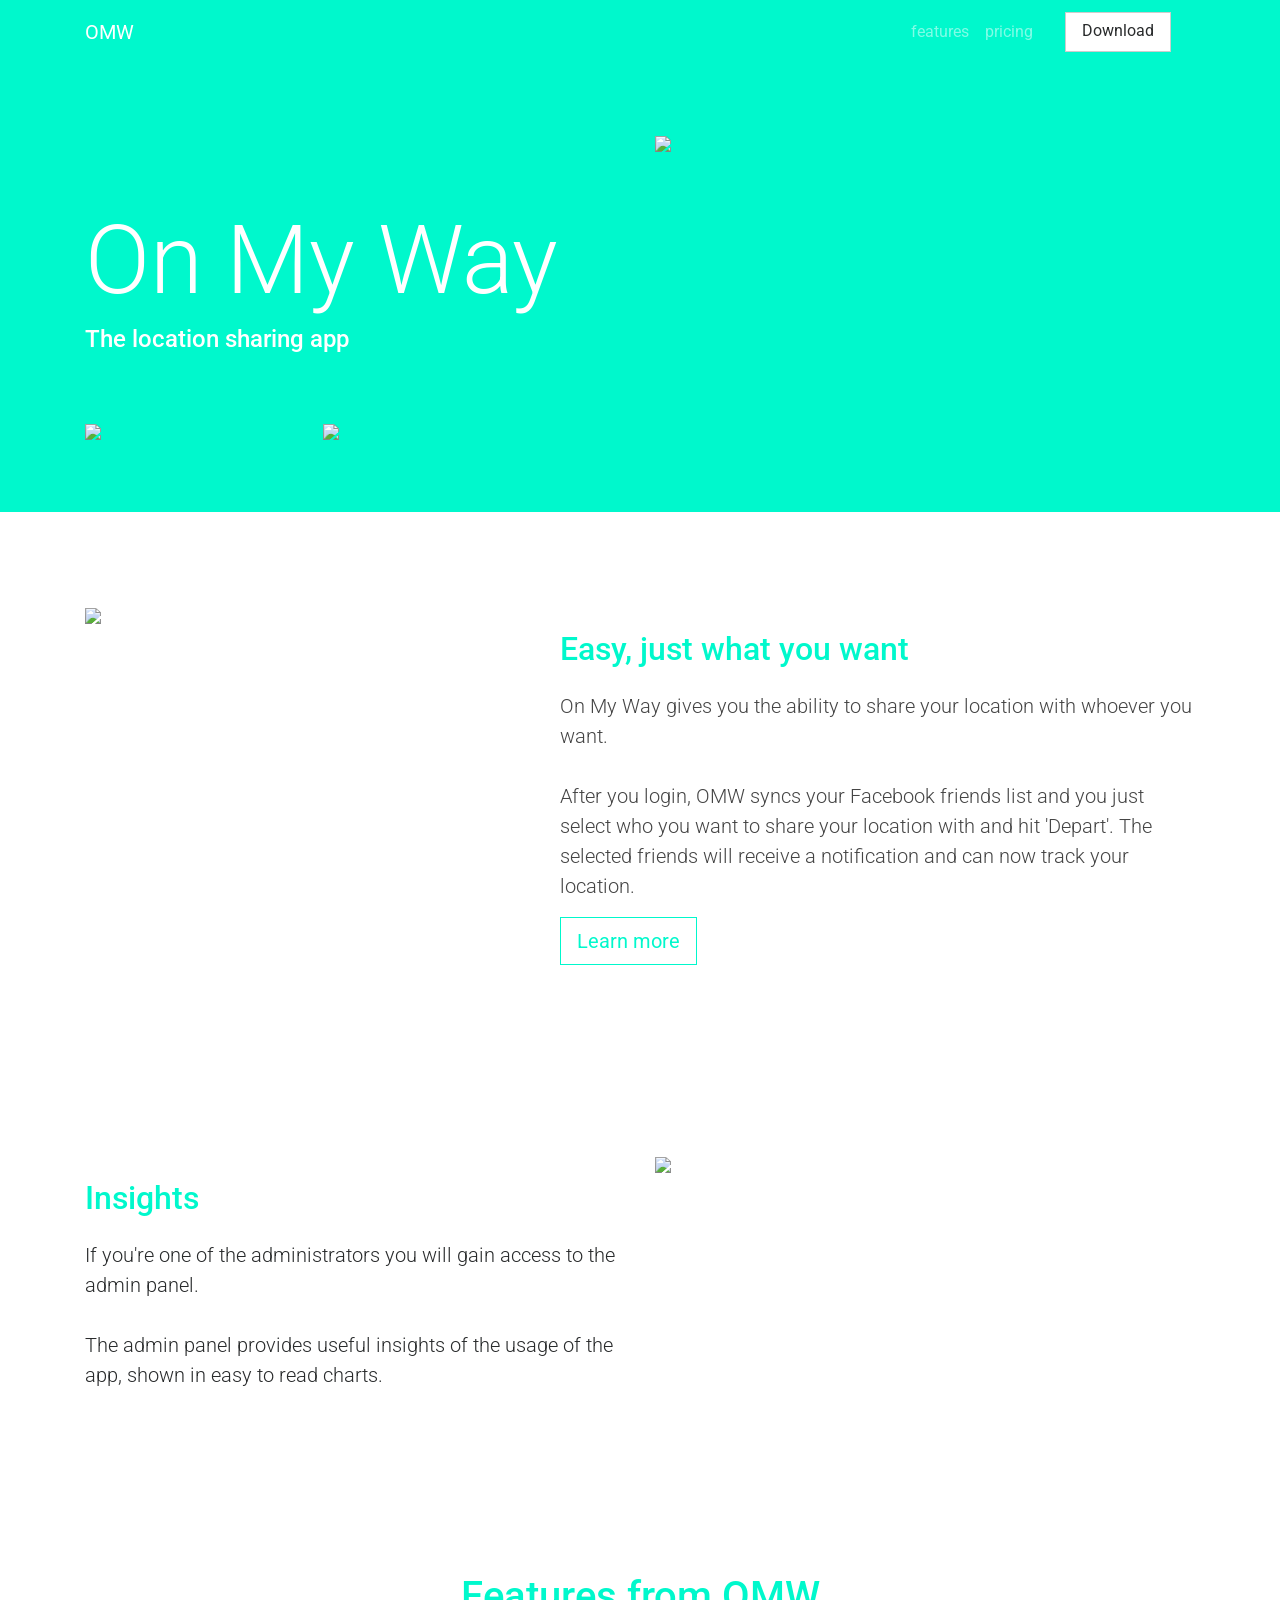
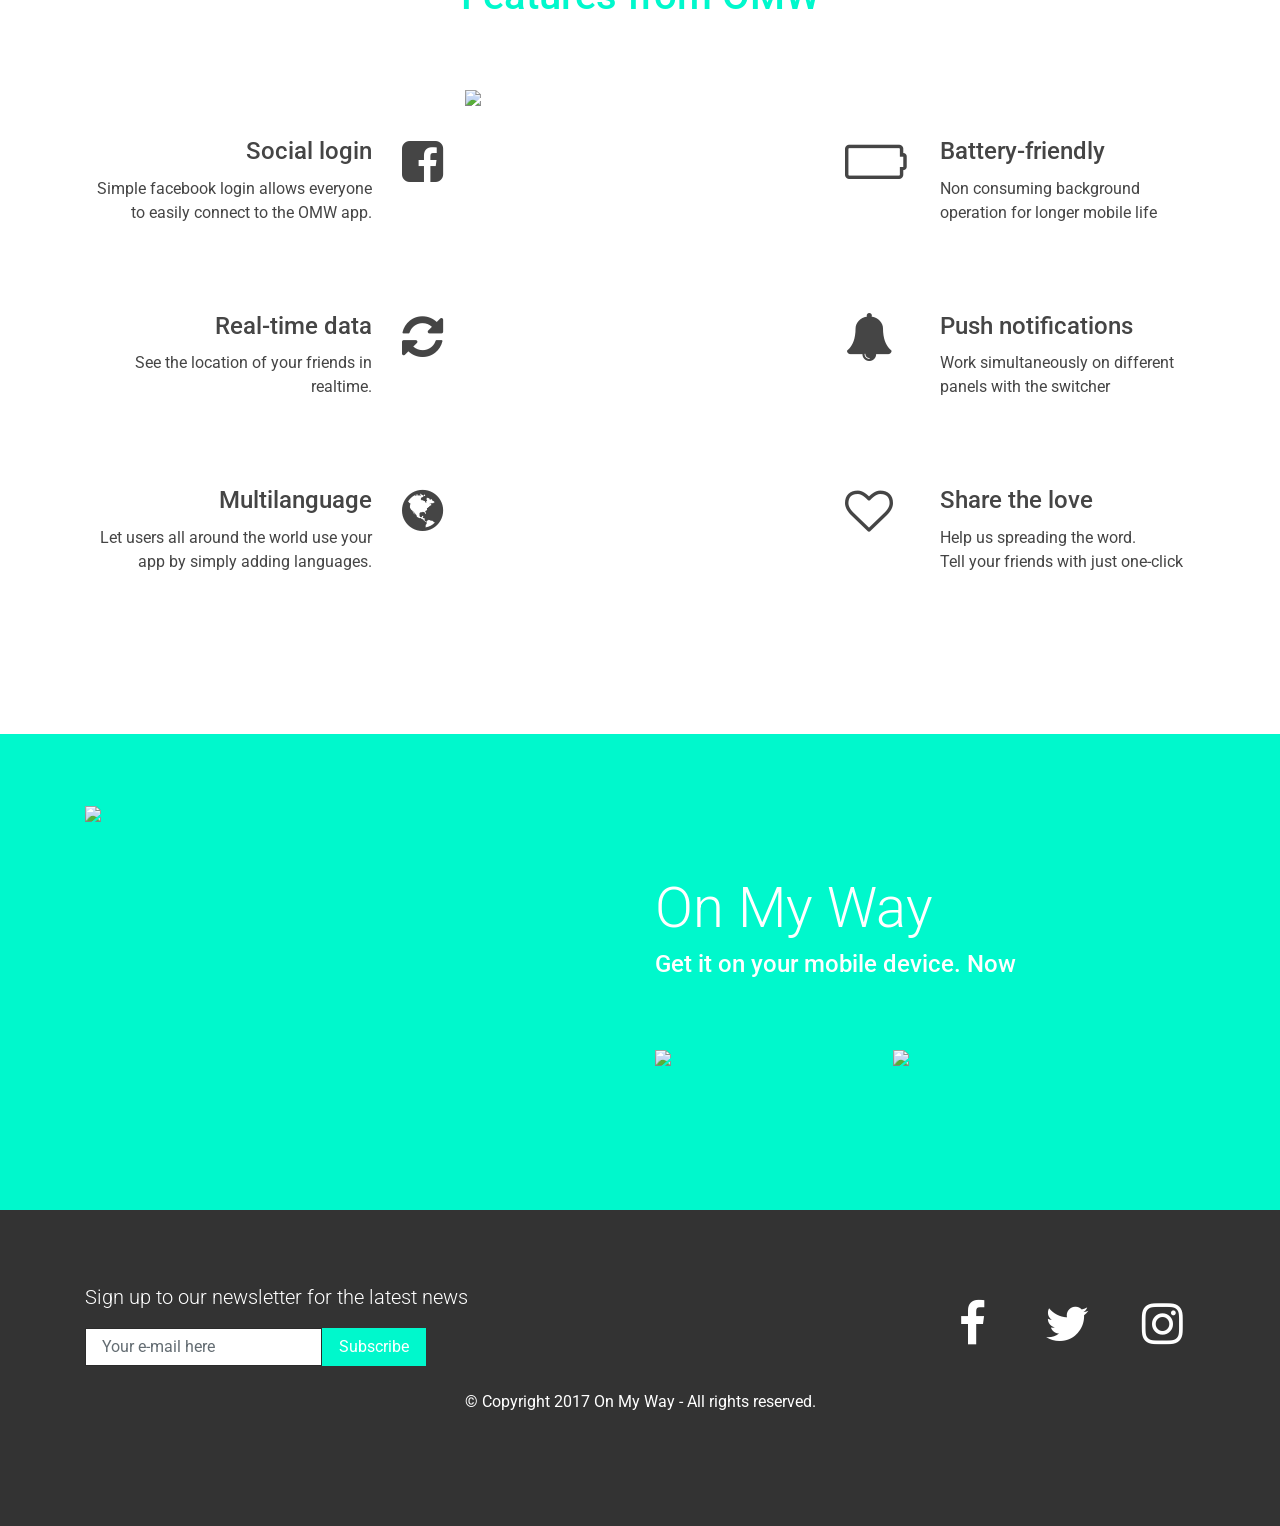
==== index.html @ f6f72106 "rename html file" ====
<!DOCTYPE html>
<html>

<head>
  <meta charset="utf-8">
  <meta name="viewport" content="width=device-width, initial-scale=1">
  <link rel="stylesheet" href="https://cdnjs.cloudflare.com/ajax/libs/font-awesome/4.7.0/css/font-awesome.min.css" type="text/css">
  <link rel="stylesheet" href="onmyway.css" type="text/css">
  <title>On My Way - mobile app</title>
  <meta name="description" content="On My Way landing page">
  <meta name="keywords" content="OMW On My Way app mobile ios android native">
  <link href="https://fonts.googleapis.com/css?family=Open+Sans" rel="stylesheet">
  <link href="https://fonts.googleapis.com/css?family=Roboto" rel="stylesheet"> </head>

<body class="text-center border border-light">
  <nav class="navbar navbar-inverse navbar-expand-md navbar-dark bg-primary">
    <div class="container">
      <a class="navbar-brand" href="#cover">OMW</a>
      <button class="navbar-toggler navbar-toggler-right" type="button" data-toggle="collapse" data-target="#navbarSupportedContent" aria-controls="navbarSupportedContent" aria-expanded="false" aria-label="Toggle navigation"> <span class="navbar-toggler-icon"></span></button>
      <div class="collapse navbar-collapse justify-content-end" id="navbarSupportedContent">
        <ul class="navbar-nav ">
          <li class="nav-item">
            <a class="nav-link" href="features.html">features</a>
          </li>
          <li class="nav-item">
            <a class="nav-link" href="pricing.html">pricing</a>
          </li>
        </ul>
        <a class="btn navbar-btn btn-secondary mx-3" href="#download">Download</a>
      </div>
    </div>
  </nav>
  <div class="cover d-flex align-items-center pt-5 bg-primary" id="cover">
    <div class="container">
      <div class="row">
        <div class="col-md-6 text-md-left align-self-center my-5">
          <h1 class="text-white display-1">On My Way</h1>
          <h4 class="text-white">The location sharing app
            <br> </h4>
          <div class="row mt-5">
            <div class="col-md-5 col-6">
              <a href="#download">
                <img class="center-block img-fluid d-block" src="https://pingendo.github.io/templates/app/download_android.png"> </a>
            </div>
            <div class="col-md-5 col-6">
              <a href="#download">
                <img class="center-block img-fluid d-block" src="https://pingendo.github.io/templates/app/download_ios.png"> </a>
            </div>
          </div>
        </div>
        <div class="col-md-6">
          <img class="img-fluid d-block mx-auto" src="../../../../../Downloads/bla.png"> </div>
      </div>
    </div>
  </div>
  <div class="section py-5 text-md-left" id="app">
    <div class="container">
      <div class="row">
        <div class="col-md-7 push-md-5 my-3 align-self-center">
          <h2 class="text-primary my-3">Easy, just what you want</h2>
          <p class="lead">On My Way gives you the ability to share your location with whoever you want.
            <br>&nbsp;
            <br>After you login, OMW syncs your Facebook friends list and you just select who you want to share your location with and hit 'Depart'. The selected friends will receive a notification and can now track your location.&nbsp;
            <br> </p>
          <a href="features.html" class="btn btn-outline-primary btn-lg">Learn more</a>
        </div>
        <div class="col-md-5 pull-md-7 my-3">
          <img src="../../../../../Downloads/blo.png" class="img-fluid d-block mx-auto"> </div>
      </div>
    </div>
  </div>
  <div class="py-5 text-left">
    <div class="container">
      <div class="row">
        <div class="col-md-6 align-self-center my-3">
          <h2 class="text-primary my-3">Insights</h2>
          <p class="lead text-gray-dark">If you're one of the administrators you will gain access to the admin panel.
            <br>
            <br>The admin panel provides useful insights of the usage of the app, shown in easy to read charts.</p>
        </div>
        <div class="col-md-6 my-3">
          <img src="https://pingendo.github.io/templates/app/iphone_ipad.png" class="img-fluid d-block mx-auto"> </div>
      </div>
    </div>
  </div>
  <div class="section py-5 border border-right-0 border-bottom-0 border-left-0" id="features">
    <div class="container">
      <div class="row">
        <div class="col-md-12">
          <h1 class="pb-4 text-primary">Features from OMW</h1>
        </div>
      </div>
      <div class="row">
        <div class="align-self-center text-right col-lg-4 col-md-6">
          <div class="row my-5">
            <div class="col-10">
              <h4>Social login</h4>
              <p>Simple facebook login allows everyone to easily connect to the OMW app.
                <br> </p>
            </div>
            <div class="col-2"><i class="d-block fa fa-3x fa-facebook-square"></i></div>
          </div>
          <div class="row my-5">
            <div class="col-10">
              <h4>Real-time data</h4>
              <p>See the location of your friends in realtime.</p>
            </div>
            <div class="col-2"><i class="d-block fa  fa-3x fa-refresh"></i></div>
          </div>
          <div class="row my-5">
            <div class="col-10">
              <h4>Multilanguage</h4>
              <p>Let users all around the world use your app by simply adding languages.</p>
            </div>
            <div class="col-2"><i class="d-block fa  fa-3x fa-globe"></i></div>
          </div>
        </div>
        <div class="my-3 col-lg-4 col-md-6">
          <img class="img-fluid d-block mx-auto" src="../../../../OnMyWay-designs/mockups/detailscreen/final.png"> </div>
        <div class="align-self-center text-left col-lg-4 col-md-12">
          <div class="row my-5">
            <div class="col-3"><i class="d-block fa fa-battery-empty fa-3x"></i></div>
            <div class="col-9">
              <h4>Battery-friendly</h4>
              <p>Non consuming background operation for longer mobile life</p>
            </div>
          </div>
          <div class="row my-5">
            <div class="col-3"><i class="d-block mx-auto fa  fa-3x fa-bell"></i></div>
            <div class="col-9">
              <h4>Push notifications</h4>
              <p>Work simultaneously on different panels with the switcher</p>
            </div>
          </div>
          <div class="row my-5">
            <div class="col-3"><i class="d-block fa  fa-3x fa-heart-o"></i></div>
            <div class="col-9">
              <h4>Share the love</h4>
              <p>Help us spreading the word.
                <br>Tell your friends with just one-click</p>
            </div>
          </div>
        </div>
      </div>
    </div>
  </div>
  <div class="py-5 section bg-primary" id="download">
    <div class="container">
      <div class="row">
        <div class="col-md-6">
          <img class="img-fluid d-block mx-auto" src="https://pingendo.github.io/templates/app/iphone_isometric.png"> </div>
        <div class="col-md-6 text-md-left align-self-center my-5">
          <h1 class="display-4">On My Way</h1>
          <h4>Get it on your mobile device. Now</h4>
          <div class="row mt-5">
            <div class="col-6 col-md-5">
              <a href="#cover">
                <img class="center-block img-fluid d-block" src="https://pingendo.github.io/templates/app/download_android.png"> </a>
            </div>
            <div class="col-6 col-md-5">
              <a href="#cover">
                <img class="center-block img-fluid d-block" src="https://pingendo.github.io/templates/app/download_ios.png"> </a>
            </div>
          </div>
        </div>
      </div>
    </div>
  </div>
  <div class="py-5 bg-info" id="footer">
    <div class="container">
      <div class="row">
        <div class="col-md-9">
          <p class="text-left lead">Sign up to our newsletter for the latest news</p>
          <form class="form-inline">
            <div class="form-group">
              <input type="email" class="form-control" placeholder="Your e-mail here"> </div>
            <button type="submit" class="btn btn-primary">Subscribe</button>
          </form>
        </div>
        <div class="col-4 col-md-1 align-self-center">
          <a href="https://www.facebook.com" target="blank"><i class="fa fa-fw fa-facebook fa-3x text-white"></i></a>
        </div>
        <div class="col-4 col-md-1 align-self-center">
          <a href="https://twitter.com" target="blank"><i class="fa fa-fw fa-twitter fa-3x text-white"></i></a>
        </div>
        <div class="col-4 col-md-1 align-self-center">
          <a href="https://www.instagram.com" target="blank"><i class="fa fa-fw fa-instagram text-white fa-3x"></i></a>
        </div>
      </div>
      <div class="row">
        <div class="col-md-12 my-3">
          <p>© Copyright 2017 On My Way - All rights reserved. </p>
        </div>
      </div>
    </div>
  </div>
  <script src="https://code.jquery.com/jquery-3.1.1.min.js"></script>
  <script src="https://cdnjs.cloudflare.com/ajax/libs/tether/1.4.0/js/tether.min.js"></script>
  <script src="https://pingendo.com/assets/bootstrap/bootstrap-4.0.0-alpha.6.min.js"></script>
  <script src="https://pingendo.com/assets/scripts/smooth-scroll.js"></script>
</body>

</html>
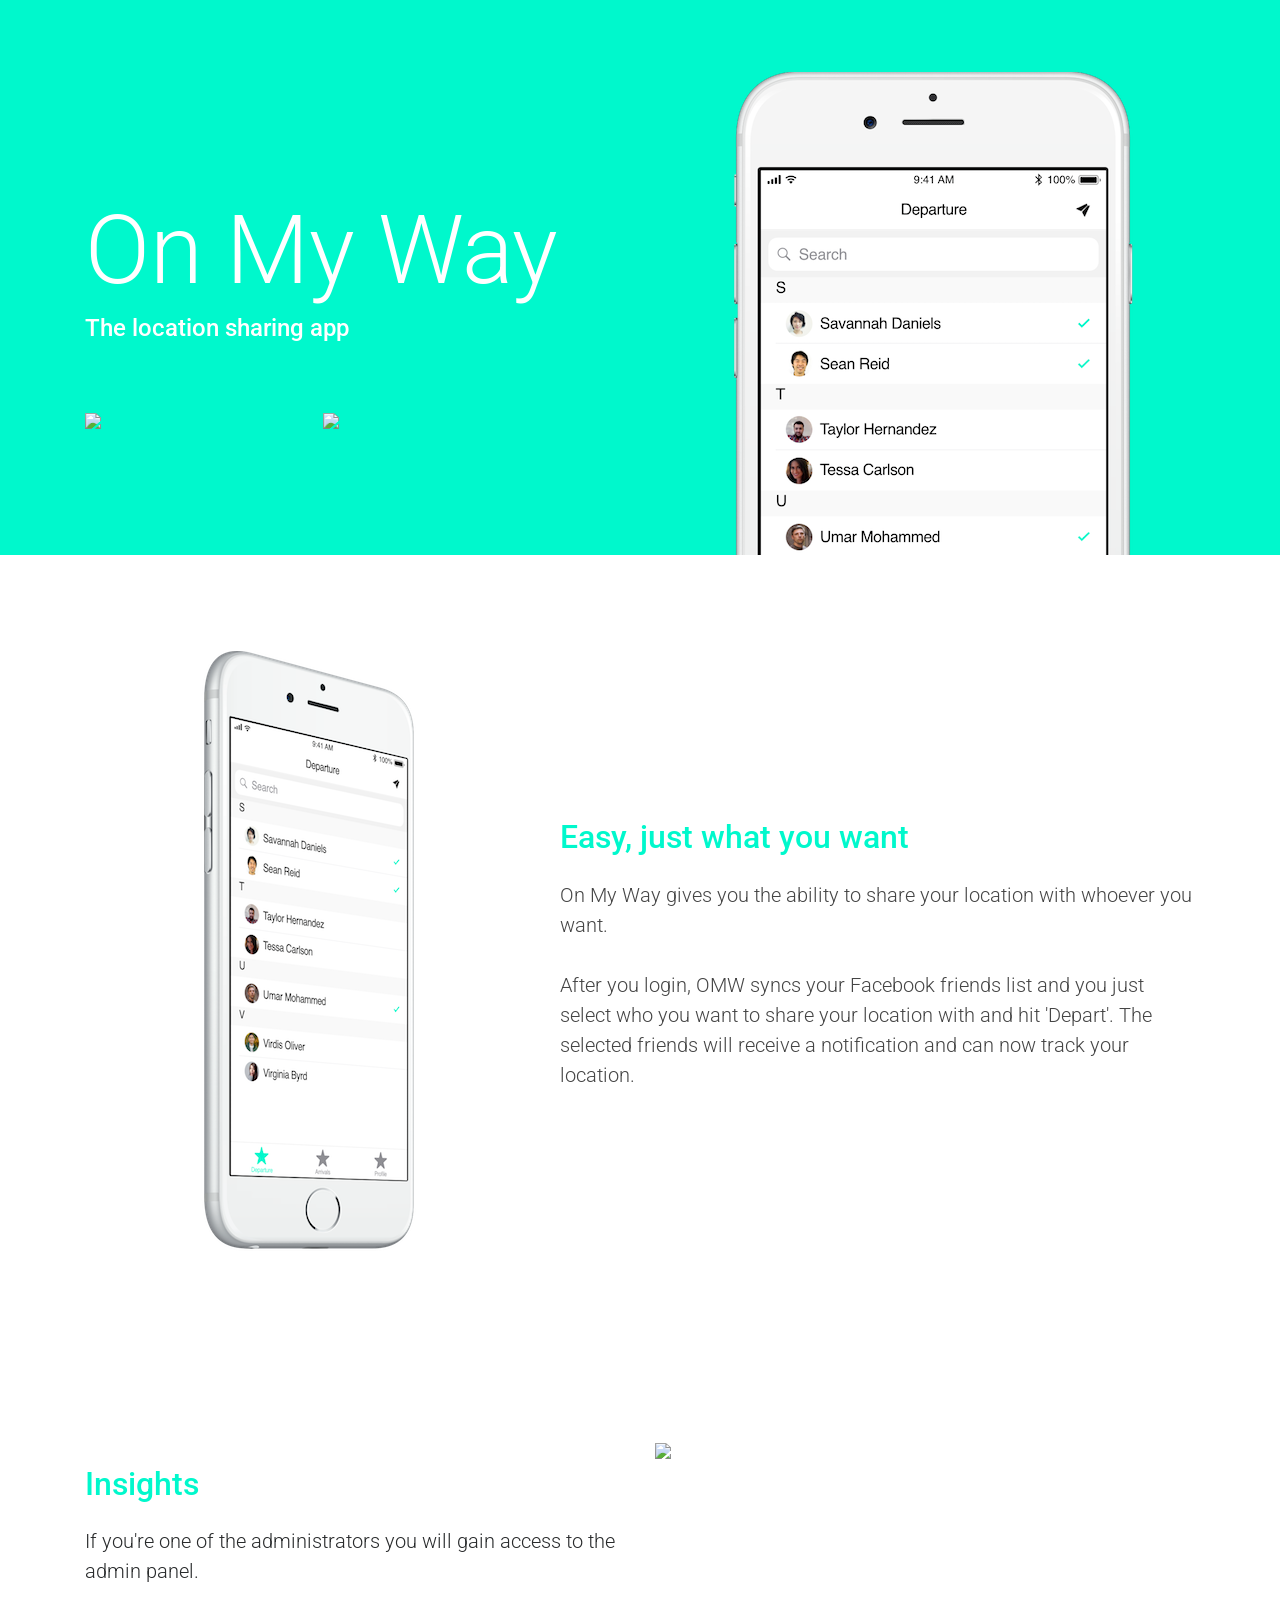
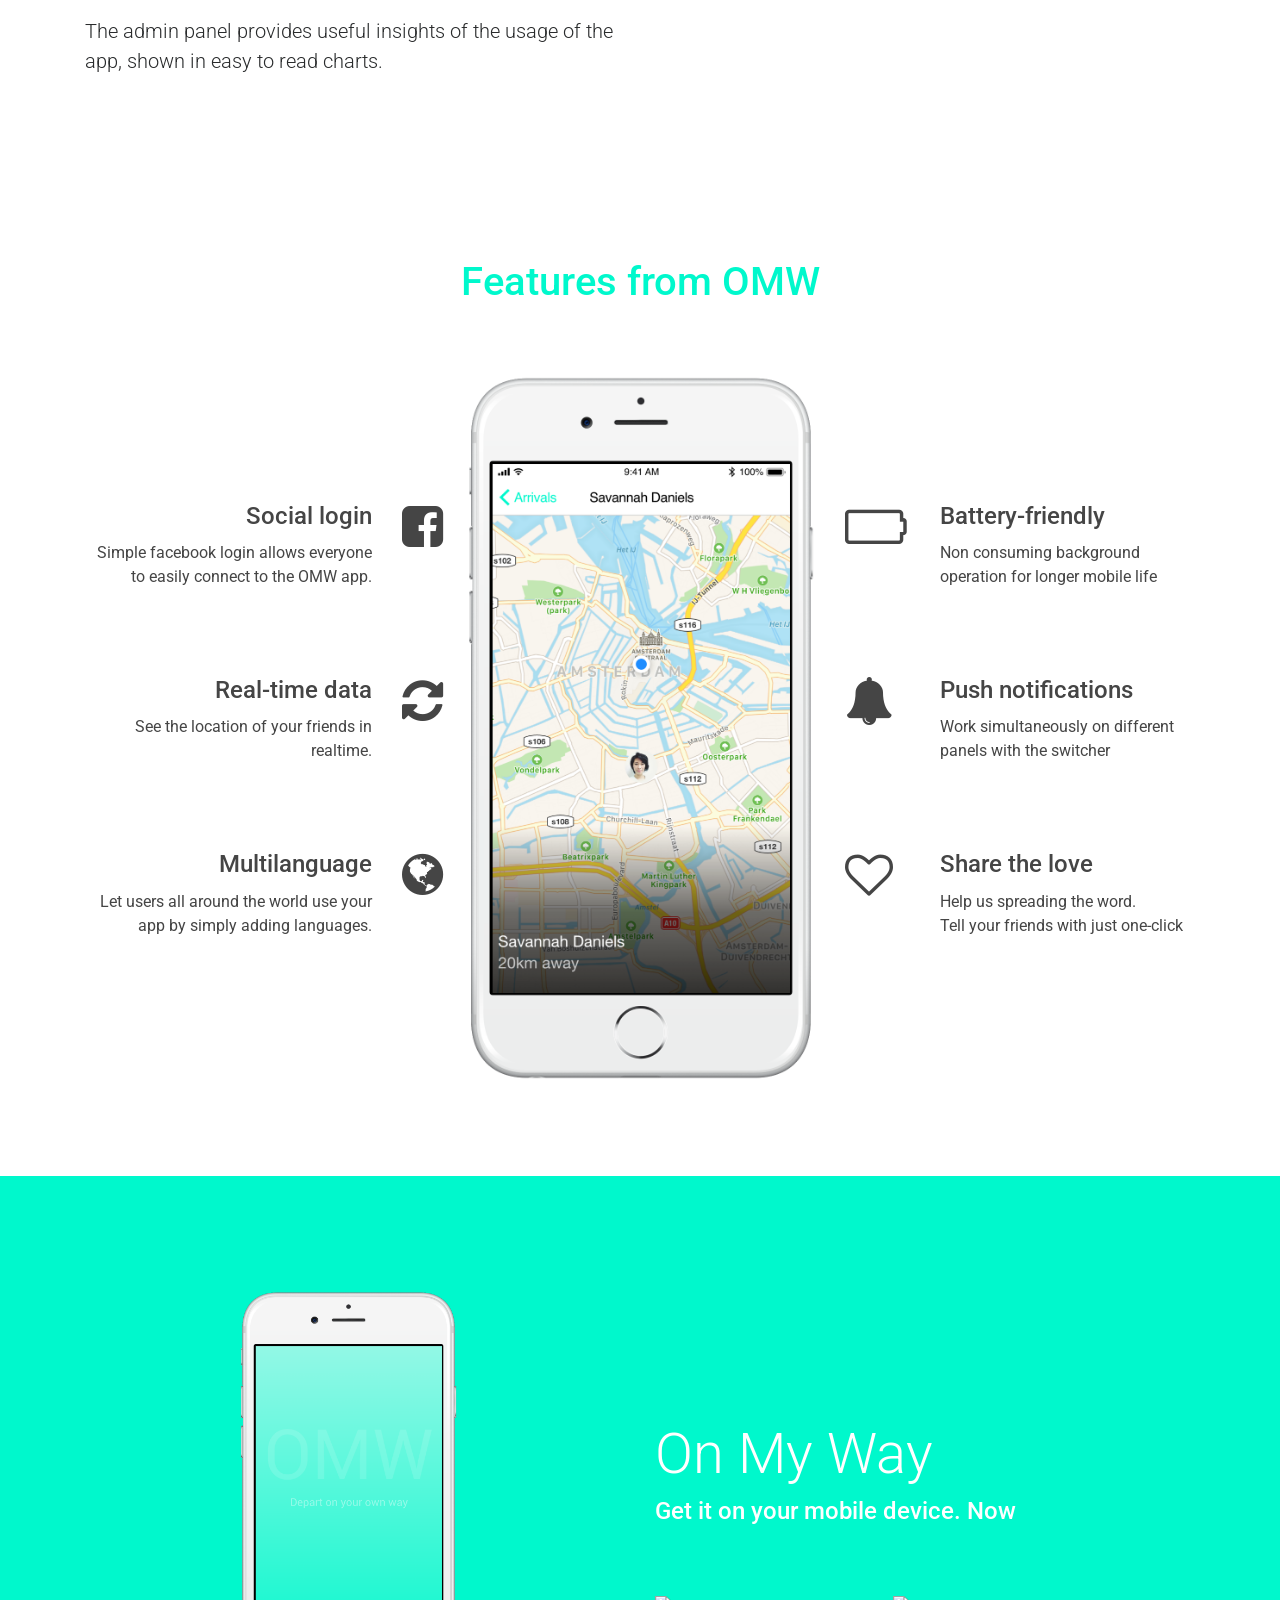
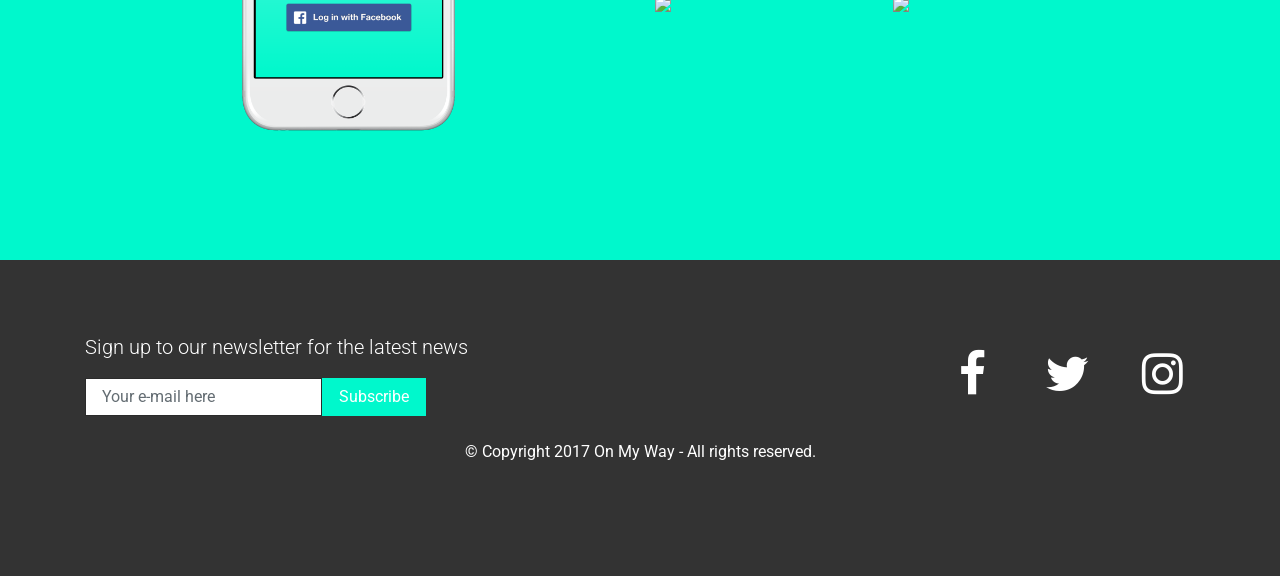
==== commit 0c2682aa: "Add images, remove navbar" ====
--- a/index.html
+++ b/index.html
@@ -13,23 +13,23 @@
   <link href="https://fonts.googleapis.com/css?family=Roboto" rel="stylesheet"> </head>
 
 <body class="text-center border border-light">
-  <nav class="navbar navbar-inverse navbar-expand-md navbar-dark bg-primary">
-    <div class="container">
-      <a class="navbar-brand" href="#cover">OMW</a>
-      <button class="navbar-toggler navbar-toggler-right" type="button" data-toggle="collapse" data-target="#navbarSupportedContent" aria-controls="navbarSupportedContent" aria-expanded="false" aria-label="Toggle navigation"> <span class="navbar-toggler-icon"></span></button>
-      <div class="collapse navbar-collapse justify-content-end" id="navbarSupportedContent">
-        <ul class="navbar-nav ">
-          <li class="nav-item">
-            <a class="nav-link" href="features.html">features</a>
-          </li>
-          <li class="nav-item">
-            <a class="nav-link" href="pricing.html">pricing</a>
-          </li>
-        </ul>
-        <a class="btn navbar-btn btn-secondary mx-3" href="#download">Download</a>
-      </div>
-    </div>
-  </nav>
+  <!--<nav class="navbar navbar-inverse navbar-expand-md navbar-dark bg-primary">-->
+    <!--<div class="container">-->
+      <!--<a class="navbar-brand" href="#cover">OMW</a>-->
+      <!--<button class="navbar-toggler navbar-toggler-right" type="button" data-toggle="collapse" data-target="#navbarSupportedContent" aria-controls="navbarSupportedContent" aria-expanded="false" aria-label="Toggle navigation"> <span class="navbar-toggler-icon"></span></button>-->
+      <!--<div class="collapse navbar-collapse justify-content-end" id="navbarSupportedContent">-->
+        <!--<ul class="navbar-nav ">-->
+          <!--<li class="nav-item">-->
+            <!--<a class="nav-link" href="features.html">features</a>-->
+          <!--</li>-->
+          <!--<li class="nav-item">-->
+            <!--<a class="nav-link" href="pricing.html">pricing</a>-->
+          <!--</li>-->
+        <!--</ul>-->
+        <!--<a class="btn navbar-btn btn-secondary mx-3" href="#download">Download</a>-->
+      <!--</div>-->
+    <!--</div>-->
+  <!--</nav>-->
   <div class="cover d-flex align-items-center pt-5 bg-primary" id="cover">
     <div class="container">
       <div class="row">
@@ -40,16 +40,16 @@
           <div class="row mt-5">
             <div class="col-md-5 col-6">
               <a href="#download">
-                <img class="center-block img-fluid d-block" src="https://pingendo.github.io/templates/app/download_android.png"> </a>
+                <img class="center-block img-fluid d-block" src="https://templates.pingendo.com/flat/assets/app/download_android.png"> </a>
             </div>
             <div class="col-md-5 col-6">
               <a href="#download">
-                <img class="center-block img-fluid d-block" src="https://pingendo.github.io/templates/app/download_ios.png"> </a>
+                <img class="center-block img-fluid d-block" src="https://templates.pingendo.com/flat/assets/app/download_ios.png"> </a>
             </div>
           </div>
         </div>
         <div class="col-md-6">
-          <img class="img-fluid d-block mx-auto" src="../../../../../Downloads/bla.png"> </div>
+          <img class="img-fluid d-block mx-auto" src="bla.png"> </div>
       </div>
     </div>
   </div>
@@ -62,10 +62,10 @@
             <br>&nbsp;
             <br>After you login, OMW syncs your Facebook friends list and you just select who you want to share your location with and hit 'Depart'. The selected friends will receive a notification and can now track your location.&nbsp;
             <br> </p>
-          <a href="features.html" class="btn btn-outline-primary btn-lg">Learn more</a>
+          <!--<a href="features.html" class="btn btn-outline-primary btn-lg">Learn more</a>-->
         </div>
         <div class="col-md-5 pull-md-7 my-3">
-          <img src="../../../../../Downloads/blo.png" class="img-fluid d-block mx-auto"> </div>
+          <img src="blo.png" class="img-fluid d-block mx-auto"> </div>
       </div>
     </div>
   </div>
@@ -79,7 +79,7 @@
             <br>The admin panel provides useful insights of the usage of the app, shown in easy to read charts.</p>
         </div>
         <div class="col-md-6 my-3">
-          <img src="https://pingendo.github.io/templates/app/iphone_ipad.png" class="img-fluid d-block mx-auto"> </div>
+          <img src="https://www.metabase.com/images/dashboard-filters-post/01-starting-dashboard.png" class="img-fluid d-block mx-auto"> </div>
       </div>
     </div>
   </div>
@@ -116,7 +116,7 @@
           </div>
         </div>
         <div class="my-3 col-lg-4 col-md-6">
-          <img class="img-fluid d-block mx-auto" src="../../../../OnMyWay-designs/mockups/detailscreen/final.png"> </div>
+          <img class="img-fluid d-block mx-auto" src="final.png"> </div>
         <div class="align-self-center text-left col-lg-4 col-md-12">
           <div class="row my-5">
             <div class="col-3"><i class="d-block fa fa-battery-empty fa-3x"></i></div>
@@ -148,18 +148,18 @@
     <div class="container">
       <div class="row">
         <div class="col-md-6">
-          <img class="img-fluid d-block mx-auto" src="https://pingendo.github.io/templates/app/iphone_isometric.png"> </div>
+          <img class="img-fluid d-block mx-auto" src="Loginscreen@2x_iphone6_silver_portrait.png"> </div>
         <div class="col-md-6 text-md-left align-self-center my-5">
           <h1 class="display-4">On My Way</h1>
           <h4>Get it on your mobile device. Now</h4>
           <div class="row mt-5">
             <div class="col-6 col-md-5">
               <a href="#cover">
-                <img class="center-block img-fluid d-block" src="https://pingendo.github.io/templates/app/download_android.png"> </a>
+                <img class="center-block img-fluid d-block" src="https://templates.pingendo.com/flat/assets/app/download_android.png"> </a>
             </div>
             <div class="col-6 col-md-5">
               <a href="#cover">
-                <img class="center-block img-fluid d-block" src="https://pingendo.github.io/templates/app/download_ios.png"> </a>
+                <img class="center-block img-fluid d-block" src="https://templates.pingendo.com/flat/assets/app/download_ios.png"> </a>
             </div>
           </div>
         </div>
